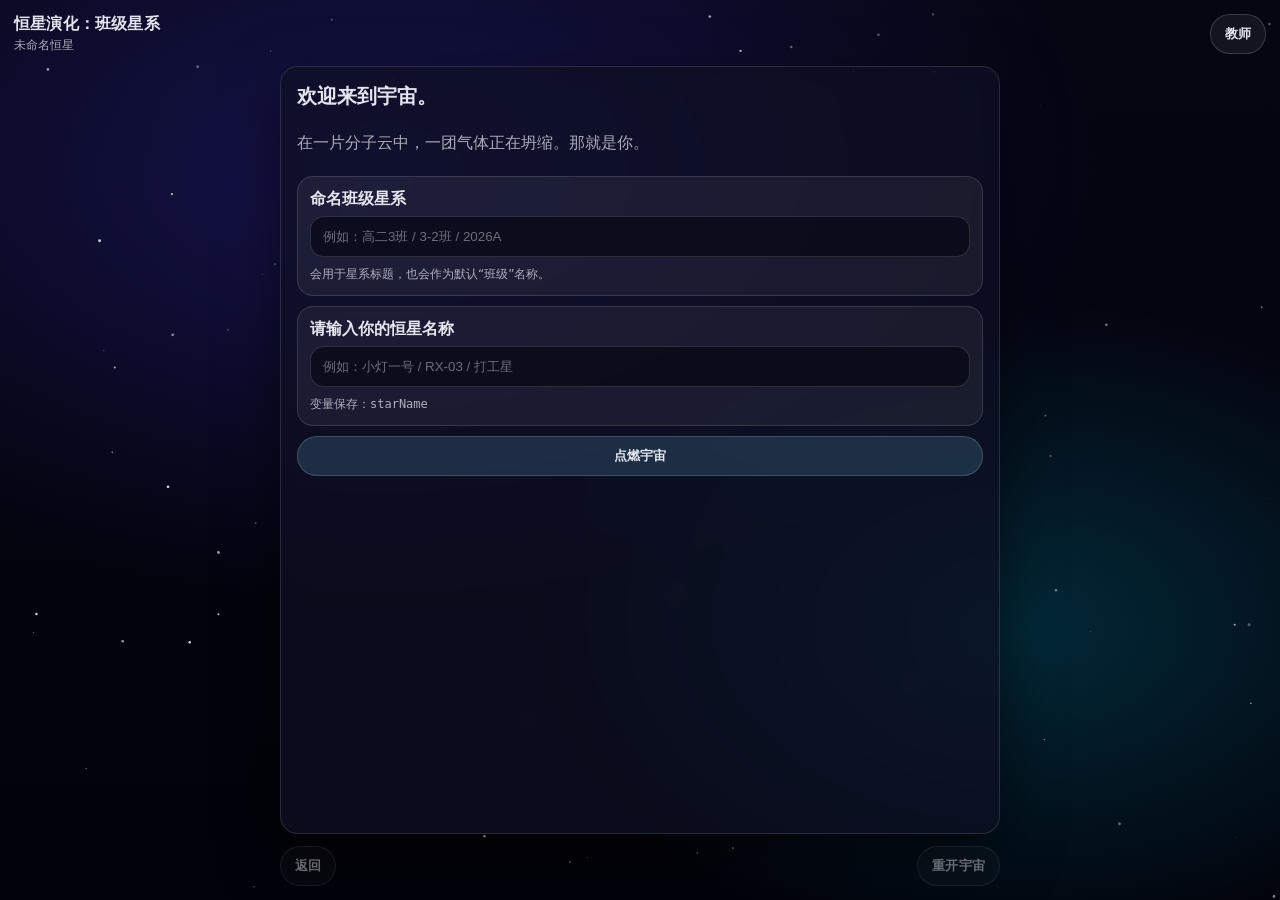
==== index.html @ 3decc2e9 "Add stellar evolution web game" ====
<!doctype html>
<html lang="zh-Hans">
  <head>
    <meta charset="utf-8" />
    <meta name="viewport" content="width=device-width,initial-scale=1,viewport-fit=cover,user-scalable=no" />
    <meta name="theme-color" content="#050612" />
    <title>恒星演化：班级星系</title>
    <link rel="stylesheet" href="style.css" />
  </head>
  <body>
    <canvas id="starfield" aria-hidden="true"></canvas>

    <main id="app" class="app" aria-live="polite">
      <header class="topbar">
        <div class="brand">
          <div class="brand__title">恒星演化：班级星系</div>
          <div class="brand__sub" id="hudSub">单页 · 手机 · 无服务器</div>
        </div>
        <button class="btn btn--ghost" id="btnTeacher" type="button">教师</button>
      </header>

      <section class="card" id="screen"></section>

      <footer class="bottombar">
        <button class="btn btn--ghost" id="btnBack" type="button">返回</button>
        <button class="btn btn--ghost" id="btnRestart" type="button">重开宇宙</button>
      </footer>
    </main>

    <dialog class="modal" id="teacherModal">
      <form method="dialog" class="modal__inner">
        <div class="modal__head">
          <div class="modal__title">教师控制台</div>
          <button class="btn btn--ghost" value="close" type="submit">关闭</button>
        </div>
        <div class="modal__body">
          <div class="grid2">
            <div class="panel">
              <div class="panel__title">关卡解锁码（4位数）</div>
              <div class="mono small" id="teacherCodes"></div>
              <div class="hint">把对应关卡的解锁码口头告诉学生即可。</div>
            </div>
            <div class="panel">
              <div class="panel__title">教学开关</div>
              <label class="row">
                <input id="toggleMassMode" type="checkbox" />
                <span>扩展初始质量到 30 M☉（用于演示黑洞结局）</span>
              </label>
              <div class="hint">默认符合课件设定：0.03–15 M☉；打开后更容易出现超大质量结局。</div>
            </div>
          </div>

          <div class="panel" style="margin-top: 12px">
            <div class="panel__title">班级星系（离线汇总）</div>
            <div class="hint">
              无服务器模式下，学生数据默认只在各自手机里。要生成全班星系地图：让学生把“登记码”发给你，你在这里批量导入。
            </div>
            <textarea id="importBox" class="textarea" rows="5" placeholder="粘贴一个或多个登记码（可一行一个）"></textarea>
            <div class="row" style="justify-content: flex-end; gap: 8px; margin-top: 8px">
              <button class="btn btn--ghost" id="btnRunSecretScan" type="button">运行双星检测</button>
              <button class="btn" id="btnImport" type="button">导入登记码</button>
            </div>
            <div class="hint" id="importStatus"></div>
          </div>

          <div class="panel panel--danger" style="margin-top: 12px">
            <div class="panel__title">危险操作</div>
            <div class="row" style="justify-content: flex-end; gap: 8px">
              <button class="btn btn--danger" id="btnResetAll" type="button">清空本机数据</button>
            </div>
          </div>
        </div>
      </form>
    </dialog>

    <dialog class="modal" id="detailModal">
      <form method="dialog" class="modal__inner">
        <div class="modal__head">
          <div class="modal__title">恒星信息</div>
          <button class="btn btn--ghost" value="close" type="submit">关闭</button>
        </div>
        <div class="modal__body" id="detailBody"></div>
      </form>
    </dialog>

    <script src="game.js"></script>
  </body>
</html>
---- style.css ----
:root {
  --bg: #050612;
  --card: rgba(14, 16, 35, 0.72);
  --card2: rgba(8, 10, 24, 0.8);
  --text: rgba(245, 246, 255, 0.92);
  --muted: rgba(245, 246, 255, 0.68);
  --line: rgba(255, 255, 255, 0.12);
  --brand: #7dd3fc;
  --good: #34d399;
  --warn: #fbbf24;
  --bad: #fb7185;
  --shadow: 0 20px 60px rgba(0, 0, 0, 0.55);
  --radius: 18px;
}

* {
  box-sizing: border-box;
}

html,
body {
  height: 100%;
}

body {
  margin: 0;
  font-family:
    ui-sans-serif,
    system-ui,
    -apple-system,
    "Segoe UI",
    Roboto,
    "PingFang SC",
    "Hiragino Sans GB",
    "Microsoft YaHei",
    "Noto Sans CJK SC",
    Arial;
  color: var(--text);
  background: radial-gradient(1200px 700px at 30% 20%, rgba(72, 61, 255, 0.25), transparent 60%),
    radial-gradient(900px 600px at 80% 70%, rgba(0, 209, 255, 0.18), transparent 55%),
    linear-gradient(180deg, #050612, #02020a);
  overflow: hidden;
}

#starfield {
  position: fixed;
  inset: 0;
  width: 100%;
  height: 100%;
}

.app {
  position: fixed;
  inset: 0;
  display: grid;
  grid-template-rows: auto 1fr auto;
  padding: calc(env(safe-area-inset-top) + 14px) 14px calc(env(safe-area-inset-bottom) + 14px);
  gap: 12px;
  pointer-events: none;
}

.topbar,
.bottombar,
.card,
.modal__inner {
  pointer-events: auto;
}

.topbar {
  display: flex;
  align-items: center;
  justify-content: space-between;
  gap: 12px;
}

.brand__title {
  font-weight: 700;
  letter-spacing: 0.2px;
}

.brand__sub {
  margin-top: 2px;
  font-size: 12px;
  color: var(--muted);
}

.card {
  width: min(720px, 100%);
  margin: 0 auto;
  background: var(--card);
  border: 1px solid var(--line);
  border-radius: var(--radius);
  box-shadow: var(--shadow);
  padding: 16px;
  overflow: auto;
  backdrop-filter: blur(10px);
}

.bottombar {
  width: min(720px, 100%);
  margin: 0 auto;
  display: flex;
  justify-content: space-between;
  gap: 10px;
}

.btn {
  appearance: none;
  border: 1px solid rgba(255, 255, 255, 0.16);
  background: rgba(125, 211, 252, 0.16);
  color: var(--text);
  border-radius: 999px;
  padding: 10px 14px;
  font-weight: 650;
  letter-spacing: 0.2px;
  cursor: pointer;
  user-select: none;
}

.btn:active {
  transform: translateY(1px);
}

.btn--ghost {
  background: rgba(255, 255, 255, 0.06);
}

.btn--danger {
  background: rgba(251, 113, 133, 0.18);
  border-color: rgba(251, 113, 133, 0.35);
}

.btn[disabled] {
  opacity: 0.45;
  cursor: not-allowed;
}

.h1 {
  font-size: 20px;
  font-weight: 800;
  margin: 0 0 10px;
}

.p {
  margin: 0 0 10px;
  line-height: 1.65;
  color: var(--text);
}

.muted {
  color: var(--muted);
}

.hint {
  font-size: 12px;
  color: var(--muted);
  line-height: 1.5;
}

.mono {
  font-family: ui-monospace, SFMono-Regular, Menlo, Consolas, monospace;
}

.small {
  font-size: 12px;
}

.row {
  display: flex;
  align-items: center;
  gap: 10px;
}

.col {
  display: grid;
  gap: 10px;
}

.grid2 {
  display: grid;
  grid-template-columns: 1fr;
  gap: 12px;
}

@media (min-width: 720px) {
  .grid2 {
    grid-template-columns: 1fr 1fr;
  }
}

.input,
.textarea {
  width: 100%;
  border-radius: 14px;
  border: 1px solid rgba(255, 255, 255, 0.14);
  background: rgba(5, 6, 18, 0.65);
  color: var(--text);
  padding: 12px 12px;
  outline: none;
}

.input::placeholder,
.textarea::placeholder {
  color: rgba(245, 246, 255, 0.42);
}

.kbd {
  display: inline-flex;
  align-items: center;
  justify-content: center;
  padding: 2px 8px;
  border-radius: 999px;
  border: 1px solid rgba(255, 255, 255, 0.16);
  background: rgba(255, 255, 255, 0.06);
  font-size: 12px;
}

.hr {
  height: 1px;
  background: var(--line);
  margin: 12px 0;
}

.chip {
  display: inline-flex;
  align-items: center;
  gap: 6px;
  padding: 6px 10px;
  border-radius: 999px;
  border: 1px solid rgba(255, 255, 255, 0.14);
  background: rgba(255, 255, 255, 0.06);
}

.chip--good {
  border-color: rgba(52, 211, 153, 0.35);
  background: rgba(52, 211, 153, 0.12);
}

.chip--warn {
  border-color: rgba(251, 191, 36, 0.35);
  background: rgba(251, 191, 36, 0.12);
}

.chip--bad {
  border-color: rgba(251, 113, 133, 0.35);
  background: rgba(251, 113, 133, 0.12);
}

.bars {
  display: grid;
  gap: 10px;
}

.bar {
  display: grid;
  grid-template-columns: 120px 1fr 52px;
  align-items: center;
  gap: 10px;
}

.bar__label {
  font-size: 12px;
  color: var(--muted);
}

.bar__track {
  height: 10px;
  border-radius: 999px;
  background: rgba(255, 255, 255, 0.10);
  overflow: hidden;
  border: 1px solid rgba(255, 255, 255, 0.10);
}

.bar__fill {
  height: 100%;
  width: 50%;
  border-radius: 999px;
  background: linear-gradient(90deg, rgba(125, 211, 252, 0.9), rgba(52, 211, 153, 0.9));
}

.bar__value {
  text-align: right;
  font-size: 12px;
  color: var(--muted);
}

.arena {
  margin-top: 10px;
  padding: 14px;
  border-radius: 16px;
  border: 1px solid rgba(255, 255, 255, 0.12);
  background: var(--card2);
}

.arena__center {
  margin: 10px 0;
  padding: 10px 12px;
  border-radius: 14px;
  border: 1px solid rgba(255, 255, 255, 0.12);
  background: rgba(255, 255, 255, 0.06);
  display: flex;
  align-items: center;
  justify-content: space-between;
  gap: 12px;
}

.arrow {
  font-size: 12px;
  color: var(--muted);
  line-height: 1.1;
  text-align: center;
  width: 100px;
}

.core {
  flex: 1;
  text-align: center;
  font-weight: 800;
  letter-spacing: 0.6px;
}

.core__glow {
  display: inline-block;
  padding: 10px 14px;
  border-radius: 999px;
  border: 1px solid rgba(125, 211, 252, 0.28);
  background: radial-gradient(circle at 30% 30%, rgba(125, 211, 252, 0.38), rgba(5, 6, 18, 0.25));
  box-shadow:
    0 0 0 6px rgba(125, 211, 252, 0.06),
    0 0 40px rgba(125, 211, 252, 0.15);
}

.nebula {
  margin-top: 12px;
  height: 140px;
  border-radius: 16px;
  border: 1px solid rgba(255, 255, 255, 0.12);
  background: radial-gradient(circle at 50% 45%, rgba(125, 211, 252, 0.35), transparent 55%),
    radial-gradient(circle at 50% 45%, rgba(251, 191, 36, 0.18), transparent 60%),
    radial-gradient(circle at 50% 50%, rgba(52, 211, 153, 0.12), transparent 65%),
    rgba(7, 8, 18, 0.55);
  position: relative;
  overflow: hidden;
}

.nebula::before {
  content: "";
  position: absolute;
  inset: -20%;
  background: conic-gradient(from 30deg, rgba(125, 211, 252, 0.12), rgba(251, 113, 133, 0.08), rgba(52, 211, 153, 0.10), rgba(125, 211, 252, 0.12));
  filter: blur(18px);
  animation: nebulaSpin 8s linear infinite;
}

@keyframes nebulaSpin {
  from {
    transform: rotate(0deg) scale(1.05);
  }
  to {
    transform: rotate(360deg) scale(1.05);
  }
}

.explosion {
  margin-top: 12px;
  height: 140px;
  border-radius: 16px;
  border: 1px solid rgba(255, 255, 255, 0.12);
  background: radial-gradient(circle at 50% 50%, rgba(251, 191, 36, 0.30), rgba(251, 113, 133, 0.12), rgba(7, 8, 18, 0.65));
  position: relative;
  overflow: hidden;
}

.explosion::before {
  content: "";
  position: absolute;
  inset: 0;
  background: radial-gradient(circle at 50% 50%, rgba(255, 255, 255, 0.35), transparent 55%);
  animation: boom 0.9s ease-in-out infinite alternate;
  opacity: 0.45;
}

.onionWrap {
  margin-top: 10px;
  display: grid;
  gap: 12px;
}

.onion {
  width: min(280px, 78vw);
  height: min(280px, 78vw);
  margin: 0 auto;
  position: relative;
  border-radius: 999px;
}

.onion__layer {
  --step: 34px;
  position: absolute;
  inset: 0;
  margin: auto;
  width: calc(100% - (var(--i) * var(--step)));
  height: calc(100% - (var(--i) * var(--step)));
  border-radius: 999px;
  border: 1px solid rgba(255, 255, 255, 0.12);
  background:
    radial-gradient(circle at 30% 30%, rgba(125, 211, 252, 0.16), transparent 55%),
    radial-gradient(circle at 70% 70%, rgba(52, 211, 153, 0.10), transparent 55%),
    rgba(255, 255, 255, 0.03);
  display: flex;
  align-items: center;
  justify-content: center;
  font-weight: 900;
  letter-spacing: 0.6px;
  color: rgba(245, 246, 255, 0.78);
  user-select: none;
}

.onion__layer.is-active {
  border-color: rgba(251, 191, 36, 0.35);
  box-shadow:
    0 0 0 4px rgba(251, 191, 36, 0.10),
    0 0 30px rgba(251, 191, 36, 0.10);
}

.onion__layer.is-filled {
  border-color: rgba(52, 211, 153, 0.30);
  background:
    radial-gradient(circle at 30% 30%, rgba(52, 211, 153, 0.18), transparent 55%),
    radial-gradient(circle at 70% 70%, rgba(125, 211, 252, 0.10), transparent 55%),
    rgba(52, 211, 153, 0.06);
  color: rgba(245, 246, 255, 0.92);
}

.onion__layer.is-core {
  background:
    radial-gradient(circle at 50% 45%, rgba(251, 113, 133, 0.20), transparent 60%),
    radial-gradient(circle at 50% 55%, rgba(251, 191, 36, 0.12), transparent 60%),
    rgba(251, 113, 133, 0.06);
}

@keyframes boom {
  from {
    transform: scale(0.92);
  }
  to {
    transform: scale(1.06);
  }
}

.panel {
  padding: 12px;
  border-radius: 16px;
  border: 1px solid rgba(255, 255, 255, 0.12);
  background: rgba(255, 255, 255, 0.06);
}

.panel--danger {
  border-color: rgba(251, 113, 133, 0.28);
  background: rgba(251, 113, 133, 0.06);
}

.panel__title {
  font-weight: 800;
  margin-bottom: 6px;
}

.modal {
  width: min(760px, calc(100% - 20px));
  border: 1px solid rgba(255, 255, 255, 0.14);
  border-radius: 18px;
  background: rgba(10, 12, 26, 0.92);
  color: var(--text);
  box-shadow: var(--shadow);
  padding: 0;
}

.modal::backdrop {
  background: rgba(0, 0, 0, 0.62);
  backdrop-filter: blur(2px);
}

.modal__inner {
  margin: 0;
  padding: 0;
  border: 0;
}

.modal__head {
  display: flex;
  align-items: center;
  justify-content: space-between;
  gap: 10px;
  padding: 14px 14px 8px;
  border-bottom: 1px solid rgba(255, 255, 255, 0.10);
}

.modal__title {
  font-weight: 900;
}

.modal__body {
  padding: 14px;
}

.galaxy {
  margin-top: 10px;
  display: grid;
  gap: 10px;
}

.galaxy__grid {
  display: grid;
  gap: 8px;
  padding: 12px;
  border-radius: 16px;
  border: 1px solid rgba(255, 255, 255, 0.12);
  background: rgba(255, 255, 255, 0.05);
}

.starBtn {
  height: 40px;
  border-radius: 14px;
  border: 1px solid rgba(255, 255, 255, 0.12);
  background: rgba(255, 255, 255, 0.06);
  color: var(--text);
  font-weight: 800;
  cursor: pointer;
  display: flex;
  align-items: center;
  justify-content: center;
}

.starBtn--binary {
  border-color: rgba(251, 191, 36, 0.35);
  background: rgba(251, 191, 36, 0.12);
}

.toast {
  margin-top: 10px;
  padding: 10px 12px;
  border-radius: 16px;
  border: 1px dashed rgba(255, 255, 255, 0.18);
  background: rgba(0, 0, 0, 0.15);
}
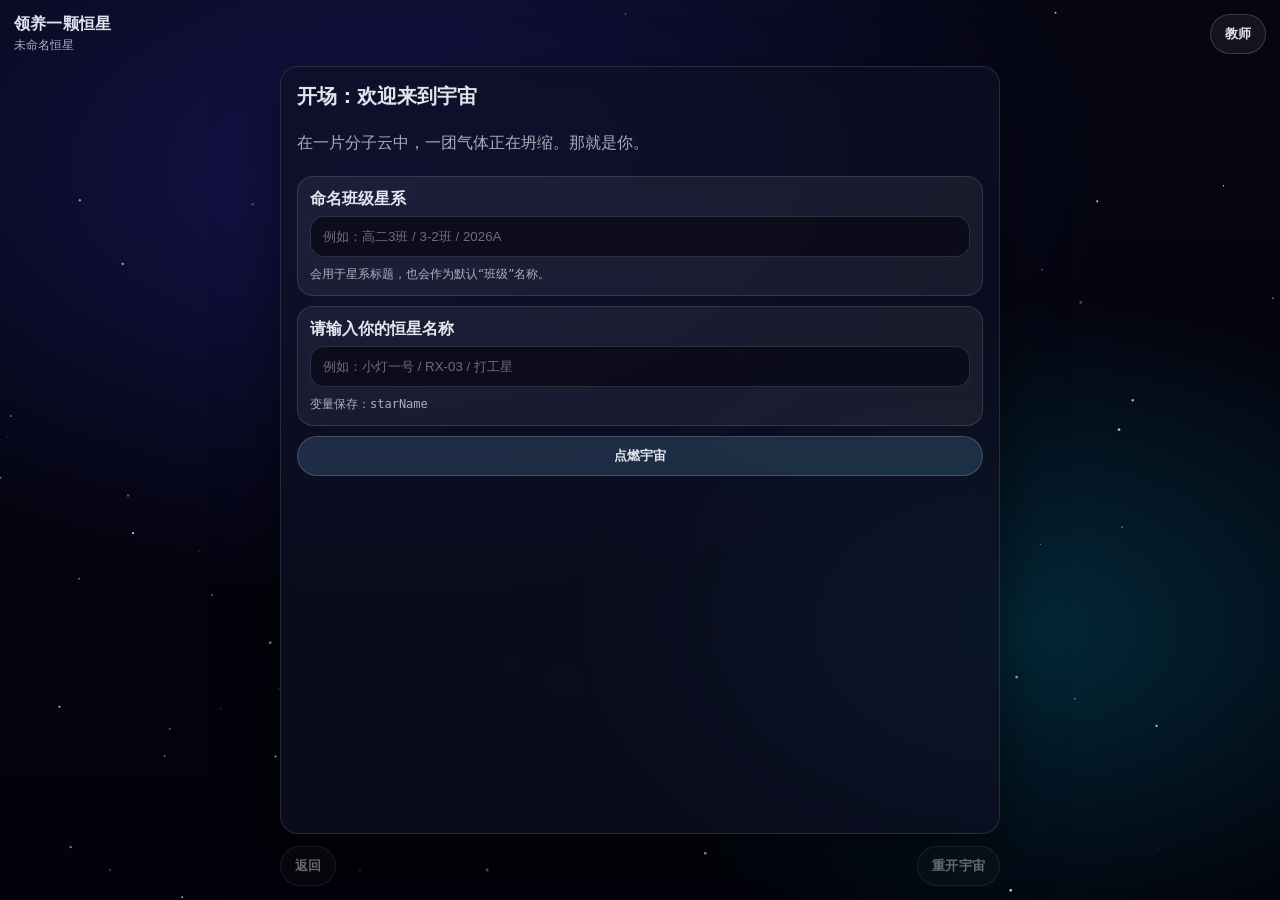
==== commit e9b4432e: "将游戏名修改为“领养一颗恒星”" ====
--- a/index.html
+++ b/index.html
@@ -4,7 +4,7 @@
     <meta charset="utf-8" />
     <meta name="viewport" content="width=device-width,initial-scale=1,viewport-fit=cover,user-scalable=no" />
     <meta name="theme-color" content="#050612" />
-    <title>恒星演化：班级星系</title>
+    <title>领养一颗恒星</title>
     <link rel="stylesheet" href="style.css" />
   </head>
   <body>
@@ -13,7 +13,7 @@
     <main id="app" class="app" aria-live="polite">
       <header class="topbar">
         <div class="brand">
-          <div class="brand__title">恒星演化：班级星系</div>
+          <div class="brand__title">领养一颗恒星</div>
           <div class="brand__sub" id="hudSub">单页 · 手机 · 无服务器</div>
         </div>
         <button class="btn btn--ghost" id="btnTeacher" type="button">教师</button>
--- a/style.css
+++ b/style.css
@@ -407,13 +407,25 @@
     radial-gradient(circle at 30% 30%, rgba(125, 211, 252, 0.16), transparent 55%),
     radial-gradient(circle at 70% 70%, rgba(52, 211, 153, 0.10), transparent 55%),
     rgba(255, 255, 255, 0.03);
-  display: flex;
-  align-items: center;
-  justify-content: center;
+  display: block;
   font-weight: 900;
   letter-spacing: 0.6px;
-  color: rgba(245, 246, 255, 0.78);
+  font-size: 14px;
+  color: rgba(245, 246, 255, 0.9);
+  text-shadow: 0 1px 8px rgba(0, 0, 0, 0.55);
   user-select: none;
+}
+
+.onion__label {
+  position: absolute;
+  top: 6px;
+  left: 50%;
+  transform: translateX(-50%);
+  padding: 2px 8px;
+  border-radius: 999px;
+  background: rgba(5, 6, 18, 0.55);
+  border: 1px solid rgba(255, 255, 255, 0.14);
+  line-height: 1.1;
 }
 
 .onion__layer.is-active {
@@ -433,10 +445,19 @@
 }
 
 .onion__layer.is-core {
+  font-size: 18px;
   background:
     radial-gradient(circle at 50% 45%, rgba(251, 113, 133, 0.20), transparent 60%),
     radial-gradient(circle at 50% 55%, rgba(251, 191, 36, 0.12), transparent 60%),
     rgba(251, 113, 133, 0.06);
+}
+
+.onion__layer.is-core .onion__label {
+  top: 50%;
+  transform: translate(-50%, -50%);
+  background: rgba(251, 113, 133, 0.2);
+  border-color: rgba(251, 113, 133, 0.35);
+  font-size: 18px;
 }
 
 @keyframes boom {
@@ -463,6 +484,86 @@
 .panel__title {
   font-weight: 800;
   margin-bottom: 6px;
+}
+
+.dragArea {
+  display: grid;
+  gap: 12px;
+  margin-top: 10px;
+  touch-action: none;
+}
+
+@media (min-width: 720px) {
+  .dragArea {
+    grid-template-columns: 1fr 1fr;
+  }
+}
+
+.dragCol {
+  display: grid;
+  gap: 8px;
+}
+
+.dragCol__title {
+  font-weight: 700;
+  color: var(--muted);
+  font-size: 12px;
+  letter-spacing: 0.2px;
+}
+
+.dragPool,
+.dragSlots {
+  display: grid;
+  gap: 8px;
+  padding: 10px;
+  border-radius: 16px;
+  border: 1px solid rgba(255, 255, 255, 0.12);
+  background: rgba(255, 255, 255, 0.04);
+  min-height: 120px;
+}
+
+.dragCard {
+  padding: 10px 12px;
+  border-radius: 14px;
+  border: 1px solid rgba(255, 255, 255, 0.16);
+  background: rgba(125, 211, 252, 0.12);
+  font-size: 13px;
+  line-height: 1.5;
+  cursor: grab;
+  user-select: none;
+  -webkit-user-select: none;
+}
+
+.dragCard:active {
+  cursor: grabbing;
+}
+
+.dragCard.is-selected {
+  border-color: rgba(251, 191, 36, 0.45);
+  background: rgba(251, 191, 36, 0.16);
+}
+
+.dragSlot {
+  display: grid;
+  gap: 6px;
+  padding: 8px;
+  border-radius: 14px;
+  border: 1px dashed rgba(255, 255, 255, 0.18);
+  background: rgba(0, 0, 0, 0.12);
+}
+
+.dragSlot__index {
+  font-size: 11px;
+  color: var(--muted);
+}
+
+.dragSlot__body {
+  min-height: 54px;
+}
+
+.dragPlaceholder {
+  font-size: 12px;
+  color: rgba(245, 246, 255, 0.45);
 }
 
 .modal {
